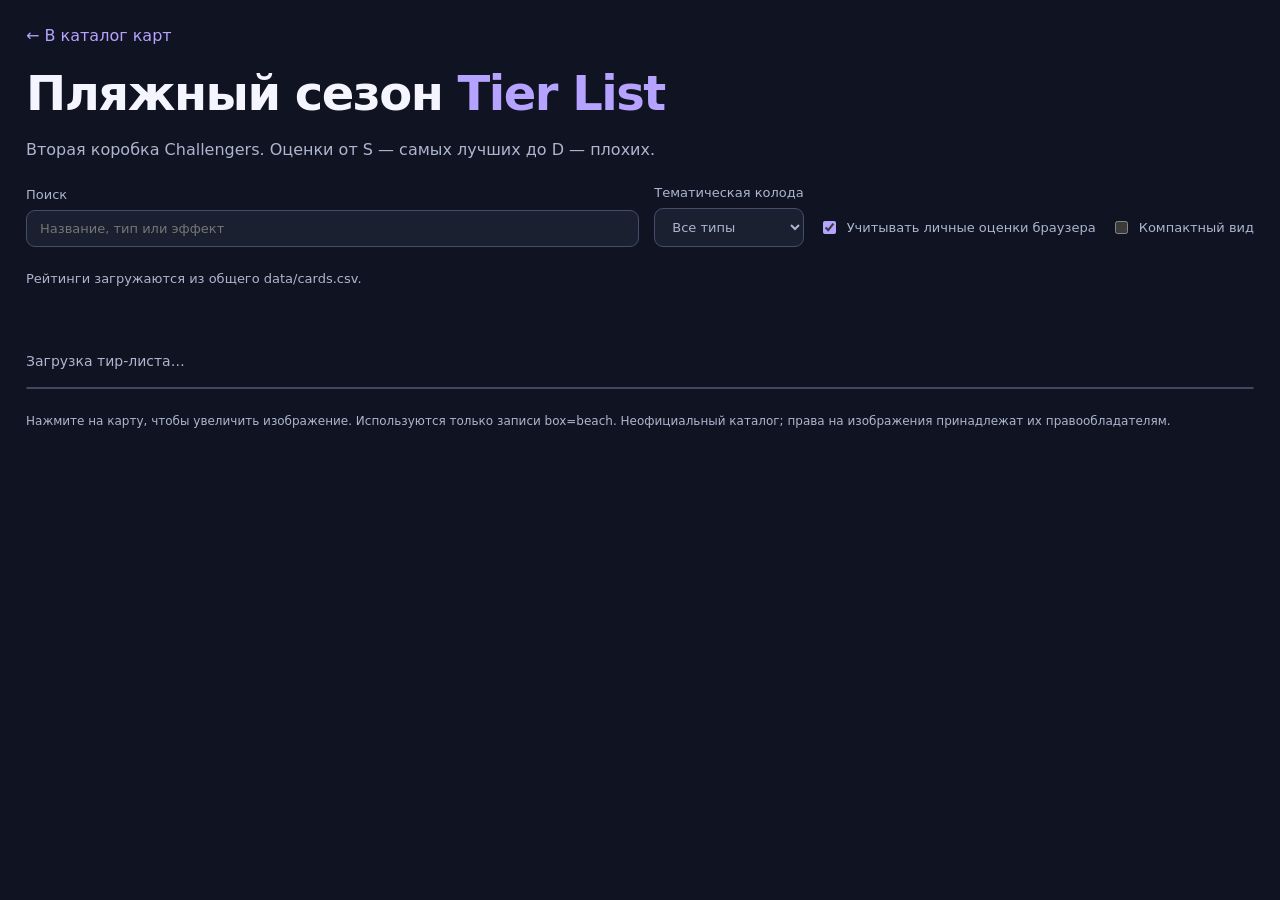
==== tier-list.html @ 37b24696 "add tier list" ====
<!doctype html>
<html lang="ru"><head><meta charset="utf-8"><meta name="viewport" content="width=device-width,initial-scale=1"><title>Пляжный сезон — Tier List</title>
<style>
:root{color-scheme:dark;--bg:#101321;--panel:#1b2030;--muted:#acb6cf;--accent:#b6a2ff}*{box-sizing:border-box}body{margin:0;background:var(--bg);color:#f5f5ff;font:16px system-ui,sans-serif}header,main{max-width:1600px;margin:auto;padding:26px}header{padding-bottom:8px}a{color:var(--accent);text-decoration:none}a:hover{text-decoration:underline}h1{font-size:clamp(27px,5vw,48px);letter-spacing:-1.5px;margin:20px 0 8px}h1 span{color:var(--accent)}p{color:var(--muted);line-height:1.6}.tools{display:flex;gap:15px;align-items:end;flex-wrap:wrap;margin:22px 0}label{display:flex;flex-direction:column;gap:8px;color:var(--muted);font-size:13px}label:first-child{flex:1;min-width:220px}input,select,button{font:inherit;color:inherit;background:var(--panel);border:1px solid #454d69;border-radius:9px;padding:10px 13px}button,select{cursor:pointer}button:hover{border-color:var(--accent)}:focus-visible{outline:3px solid var(--accent);outline-offset:3px}.check{display:flex;flex-direction:row;align-items:center;padding:10px 0}.check input{accent-color:var(--accent)}.legend{font-size:13px}.board{border:1px solid #41485e;border-radius:14px;overflow:hidden}.tier-row{display:grid;grid-template-columns:105px minmax(0,1fr);border-bottom:1px solid #41485e;min-height:120px}.tier-row:last-child{border-bottom:0}.tier-label{margin:0;display:flex;flex-direction:column;align-items:center;justify-content:center;color:#18202b;gap:7px;font-size:32px;padding:15px 5px}.tier-label small{font-size:12px;font-weight:500;text-align:center}.tier-S .tier-label{background:#ff898d}.tier-A .tier-label{background:#ffc487}.tier-B .tier-label{background:#ffe28a}.tier-C .tier-label{background:#dcf49c}.tier-D .tier-label{background:#99dfc7}.tier-unrated .tier-label{background:#b2b9cd;font-size:22px}.tier-cards{background:#181c28;padding:14px;display:grid;grid-template-columns:repeat(auto-fill,minmax(112px,1fr));gap:12px;align-content:start}.card{min-width:0;max-width:180px;padding:0;overflow:hidden;border:1px solid #3f465f;border-radius:8px;text-align:left;transition:transform .15s;background:#242a3d}.card:hover{transform:translateY(-3px)}.art{aspect-ratio:315/460;background:#0b0e18;display:flex;align-items:center;justify-content:center;overflow:hidden}.art img{width:100%;height:100%;object-fit:contain}.missing{font-size:11px;overflow-wrap:anywhere;padding:8px;color:var(--muted)}.name{display:block;font-size:12px;line-height:1.35;padding:8px}.placeholder{grid-column:1/-1;align-self:center;margin:20px 0;color:var(--muted);font-size:14px}.status{font-size:14px}footer{margin:25px 0;color:var(--muted);font-size:12px}dialog{background:var(--panel);color:#fff;border:1px solid #454d69;border-radius:16px;width:calc(100% - 24px);max-width:850px;max-height:94vh;padding:20px}dialog::backdrop{background:#000b;backdrop-filter:blur(5px)}.close{display:block;margin:0 0 16px auto}.detail{display:grid;grid-template-columns:minmax(0,1fr) minmax(0,1fr);gap:24px}.detail img{width:100%;max-height:76vh;object-fit:contain}.description{white-space:pre-wrap;color:#f0f1fa}.badge{display:inline-block;background:#37304f;border-radius:6px;padding:5px 10px}.error{padding:25px;background:#35202c;border-radius:12px;color:#ffd5de}body.compact .name{display:none}body.compact .tier-cards{grid-template-columns:repeat(auto-fill,minmax(92px,1fr))}@media(min-width:1000px){.tier-cards{grid-template-columns:repeat(auto-fill,minmax(130px,1fr))}}@media(max-width:600px){header,main{padding:16px}.tier-row{grid-template-columns:58px minmax(0,1fr)}.tier-label{font-size:26px}.tier-label small{font-size:10px}.tier-cards{padding:8px;gap:8px;grid-template-columns:repeat(auto-fill,minmax(85px,1fr))}.name{font-size:11px;padding:6px}.detail{grid-template-columns:1fr}.detail img{max-height:52vh}.tier-unrated .tier-label{font-size:16px;overflow-wrap:anywhere}.tools label{width:100%}}
</style></head><body><header><a href="index.html">← В каталог карт</a><h1>Пляжный сезон <span>Tier List</span></h1><p>Вторая коробка Challengers. Оценки от S — самых лучших до D — плохих.</p><div class="tools"><label>Поиск<input type="search" id="search" placeholder="Название, тип или эффект"></label><label>Тематическая колода<select id="type"><option value="">Все типы</option></select></label><label class="check"><input type="checkbox" id="personal" checked>Учитывать личные оценки браузера</label><label class="check"><input type="checkbox" id="compact">Компактный вид</label></div><p class="legend" id="source">Рейтинги загружаются из общего data/cards.csv.</p></header><main><p id="status" class="status" role="status" aria-live="polite">Загрузка тир-листа…</p><div id="board" class="board"></div><footer>Нажмите на карту, чтобы увеличить изображение. Используются только записи box=beach. Неофициальный каталог; права на изображения принадлежат их правообладателям.</footer></main><dialog id="modal" aria-labelledby="title"><button class="close" id="close" type="button">Закрыть ✕</button><div class="detail"><img id="picture" alt=""><div><span class="badge" id="badge"></span><h2 id="title"></h2><p id="meta"></p><p class="description" id="description"></p></div></div></dialog>
<script>
"use strict";
const $=id=>document.getElementById(id);
const tiers=['S','A','B','C','D',''];
const meanings={S:'Лучшие',A:'Отличные',B:'Хорошие',C:'Слабые',D:'Плохие','':'Без оценки'};
let cards=[],overrides={},storageReadable=true;
function has(o,k){return Object.prototype.hasOwnProperty.call(o,k);}
function make(tag,cls,text){const n=document.createElement(tag);if(cls)n.className=cls;if(text!==undefined)n.textContent=text;return n;}
function readPersonal(){overrides={};storageReadable=true;try{const data=JSON.parse(localStorage.getItem('challengers-personal-ratings-v1')||'{}');if(data&&typeof data==='object'&&!Array.isArray(data))for(const [k,v] of Object.entries(data))if(tiers.includes(v))overrides[k]=v;}catch(e){storageReadable=false;}}
function getRating(c){const k=JSON.stringify([c.box,c.id]);return $('personal').checked&&has(overrides,k)?overrides[k]:c.rating;}
function parseCSV(source){const text=source.replace(/^﻿/,'');const first=text.split(/
|
|/,1)[0];const sep=first.includes(';')&&!first.includes(',')?';':',';const rows=[];let row=[],field='',quoted=false,closed=false;function endField(){row.push(field);field='';closed=false;}function endRow(){endField();if(row.some(v=>v.trim()))rows.push(row);row=[];}
for(let i=0;i<text.length;i++){const c=text[i];if(quoted){if(c==='"'){if(text[i+1]==='"'){field+='"';i++;}else{quoted=false;closed=true;}}else field+=c;continue;}if(c===sep){endField();continue;}if(c==='
'||c===''){if(c===''&&text[i+1]==='
')i++;endRow();continue;}if(closed){if(c===' '||c==='	')continue;throw Error('Лишние символы после кавычки в CSV.');}if(c==='"'){if(field!=='')throw Error('Некорректные кавычки в CSV.');quoted=true;}else field+=c;}
if(quoted)throw Error('В CSV не закрыты кавычки.');if(field!==''||row.length||closed)endRow();if(!rows.length)throw Error('CSV пуст.');const headers=rows.shift().map(v=>v.trim());if(new Set(headers).size!==headers.length)throw Error('Повторяются заголовки CSV.');for(const key of ['id','name','box','type','image'])if(!headers.includes(key))throw Error('В CSV нет столбца '+key+'. Используйте объединённый файл двух коробок.');const ids=new Set();
return rows.map((values,i)=>{if(values.length!==headers.length)throw Error('Запись '+(i+2)+': неверное число полей.');return Object.fromEntries(headers.map((h,j)=>[h,values[j].trim()]));}).filter(c=>c.box==='beach').map(c=>{if(!c.id||!c.name||!c.type||!c.image)throw Error('Заполните id, name, type, image у карт второй коробки.');if(ids.has(c.id))throw Error('Повторяется id второй коробки: '+c.id);ids.add(c.id);c.rating=(c.rating||'').toUpperCase();if(!tiers.includes(c.rating))throw Error('Карта «'+c.name+'»: rating должен быть S/A/B/C/D или пустым.');const path=c.image.replace(/\/g,'/'),parts=path.split('/');if(!path.startsWith('images/')||parts.some(p=>!p||p==='.'||p==='..')||/[?#]/.test(path))throw Error('Неверный путь изображения: '+c.image);c.imageURL=parts.map(encodeURIComponent).join('/');return c;});}
function openCard(c){$('title').textContent=c.name;const r=getRating(c);$('badge').textContent=r?'Рейтинг '+r+' — '+meanings[r]:'Без рейтинга';$('meta').textContent=['Коробка 2 — Пляжный сезон',c.type,c.deck?'Набор '+c.deck:'Набор не указан','Сила: '+(c.power||'—')].join(' · ');$('description').textContent=c.description||'Описание пока не добавлено.';const img=$('picture');img.onerror=()=>{img.onerror=null;img.removeAttribute('src');img.alt='Не найдено: '+c.image;};img.alt=c.name;img.src=c.imageURL;$('modal').showModal();}
function render(){const q=$('search').value.trim().toLocaleLowerCase('ru'),type=$('type').value;const filtered=cards.filter(c=>(!type||c.type===type)&&(!q||[c.name,c.type,c.description||''].join(' ').toLocaleLowerCase('ru').includes(q))).sort((a,b)=>a.name.localeCompare(b.name,'ru'));let personalCount=0;for(const c of cards)if(has(overrides,JSON.stringify([c.box,c.id])))personalCount++;
$('source').textContent=$('personal').checked?(storageReadable?'Источник: data/cards.csv + личные оценки браузера ('+personalCount+').':'Источник: data/cards.csv. Личное хранилище недоступно.'):'Источник: только rating из data/cards.csv; личные оценки не учитываются.';
$('status').textContent='Показано '+filtered.length+' из '+cards.length+' записей второй коробки. Внутри рейтинга — по алфавиту.';
const rows=tiers.map(tier=>{const list=filtered.filter(c=>getRating(c)===tier);const row=make('section','tier-row tier-'+(tier||'unrated'));const label=make('h2','tier-label');label.append(document.createTextNode(tier||'—'),make('small','',meanings[tier]),make('small','',String(list.length)));row.setAttribute('aria-label',(tier?'Рейтинг '+tier:'Без рейтинга')+': '+list.length);const area=make('div','tier-cards');for(const c of list){const b=make('button','card');b.type='button';b.title=c.name+' · '+c.type;b.setAttribute('aria-label','Открыть карту '+c.name);const art=make('div','art'),img=make('img');img.alt=c.name;img.loading='lazy';img.onerror=()=>img.replaceWith(make('span','missing','Не найдено: '+c.image));img.src=c.imageURL;art.append(img);b.append(art,make('span','name',c.name));b.onclick=()=>openCard(c);area.append(b);}if(!list.length)area.append(make('p','placeholder','Нет карт'));row.append(label,area);return row;});$('board').replaceChildren(...rows);}
$('search').oninput=render;$('type').onchange=render;$('personal').onchange=render;$('compact').onchange=()=>document.body.classList.toggle('compact',$('compact').checked);$('close').onclick=()=>$('modal').close();$('modal').onclick=e=>{if(e.target!==$('modal'))return;const r=$('modal').getBoundingClientRect();if(e.clientX<r.left||e.clientX>r.right||e.clientY<r.top||e.clientY>r.bottom)$('modal').close();};
window.addEventListener('storage',e=>{if(e.key===null||e.key==='challengers-personal-ratings-v1'){readPersonal();render();}});window.addEventListener('focus',()=>{readPersonal();render();});
(async()=>{const controller=new AbortController(),timer=setTimeout(()=>controller.abort(),15000);try{const response=await fetch('data/cards.csv',{cache:'no-cache',signal:controller.signal});if(!response.ok)throw Error('Не удалось загрузить data/cards.csv: HTTP '+response.status);const text=await response.text();if(/^\s*(<!doctype html|<html[\s>])/i.test(text))throw Error('Вместо CSV получен HTML. Проверьте путь data/cards.csv.');cards=parseCSV(text);readPersonal();const types=[...new Set(cards.map(c=>c.type))].sort((a,b)=>a.localeCompare(b,'ru'));$('type').replaceChildren(new Option('Все типы',''),...types.map(t=>new Option(t,t)));render();if(!cards.length)$('status').textContent='В CSV нет записей box=beach. Добавьте карты второй коробки.';}catch(e){console.error(e);$('status').textContent='Ошибка: '+(e.name==='AbortError'?'Загрузка заняла более 15 секунд.':e.message);$('board').className='error';$('board').textContent='Откройте страницу через HTTP-сервер или GitHub Pages. Проверьте data/cards.csv. Подробности: F12 → Console.';}finally{clearTimeout(timer);}})();
</script></body></html>
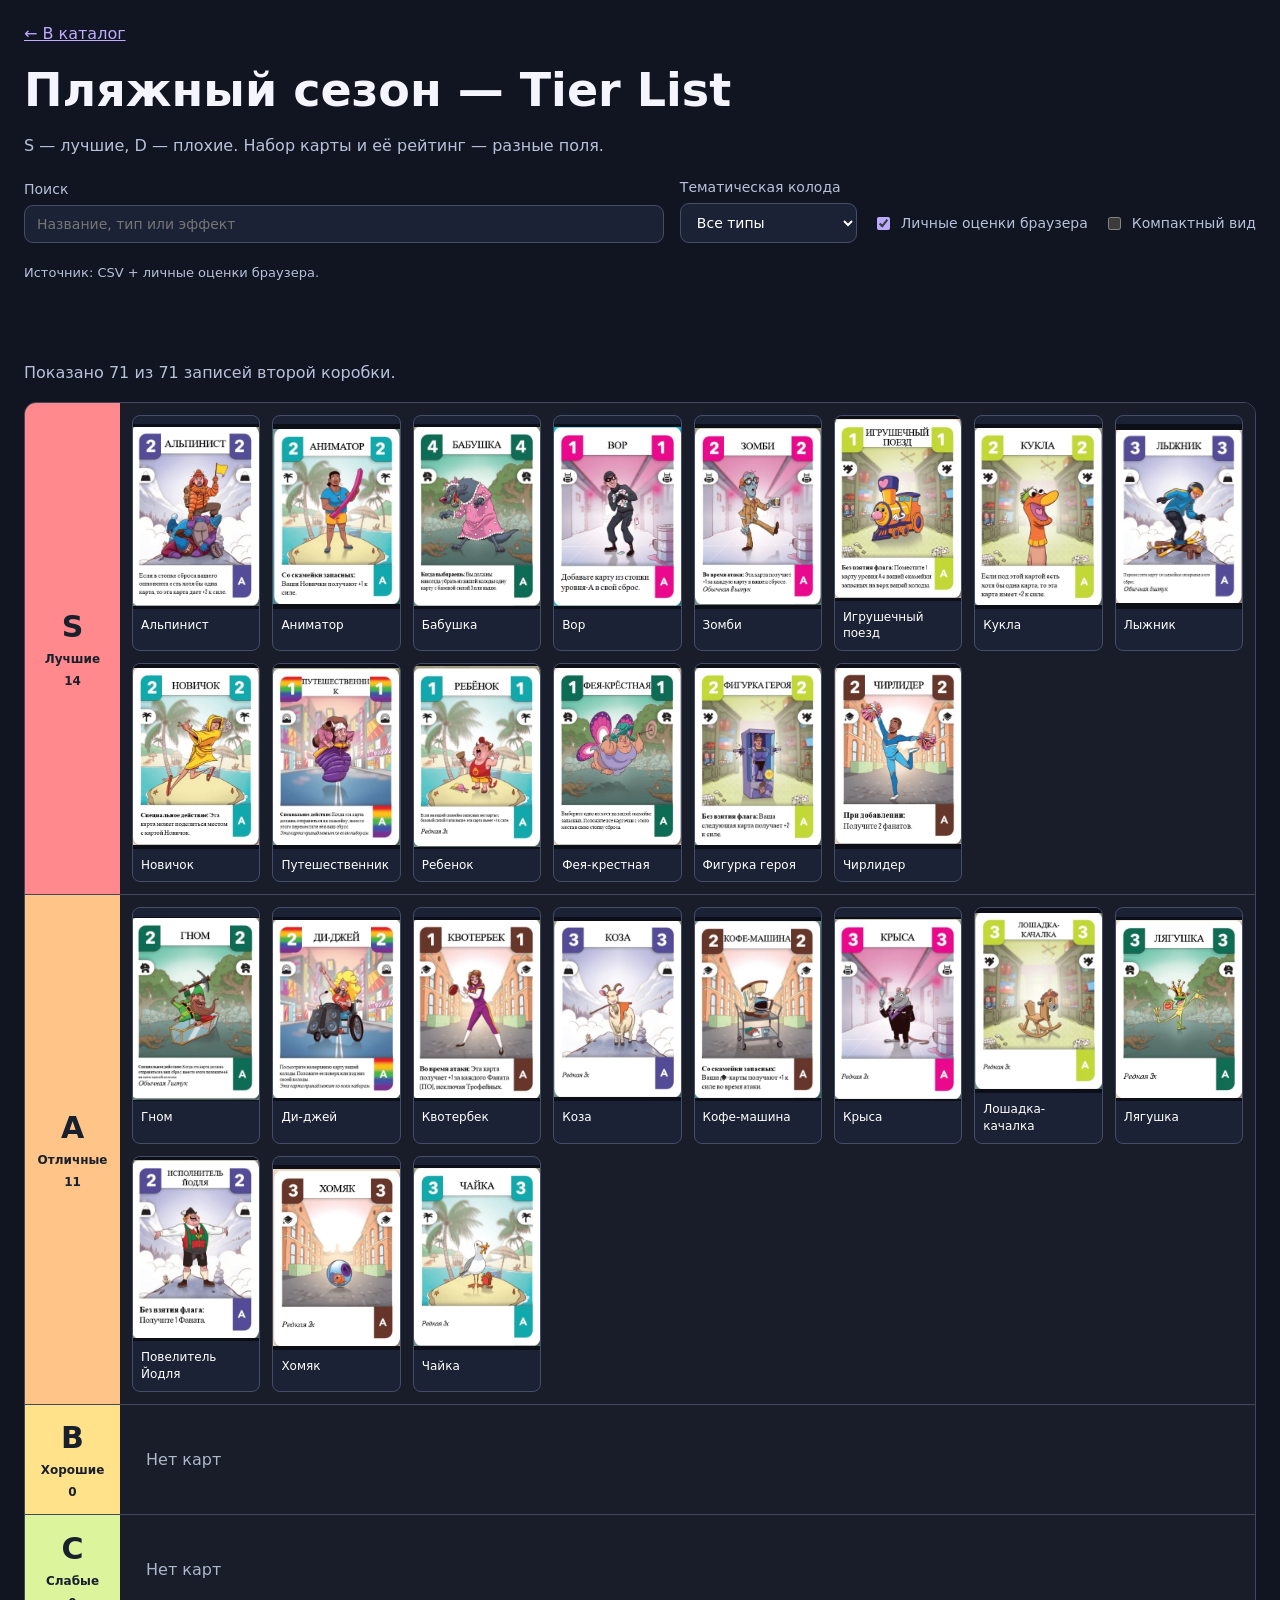
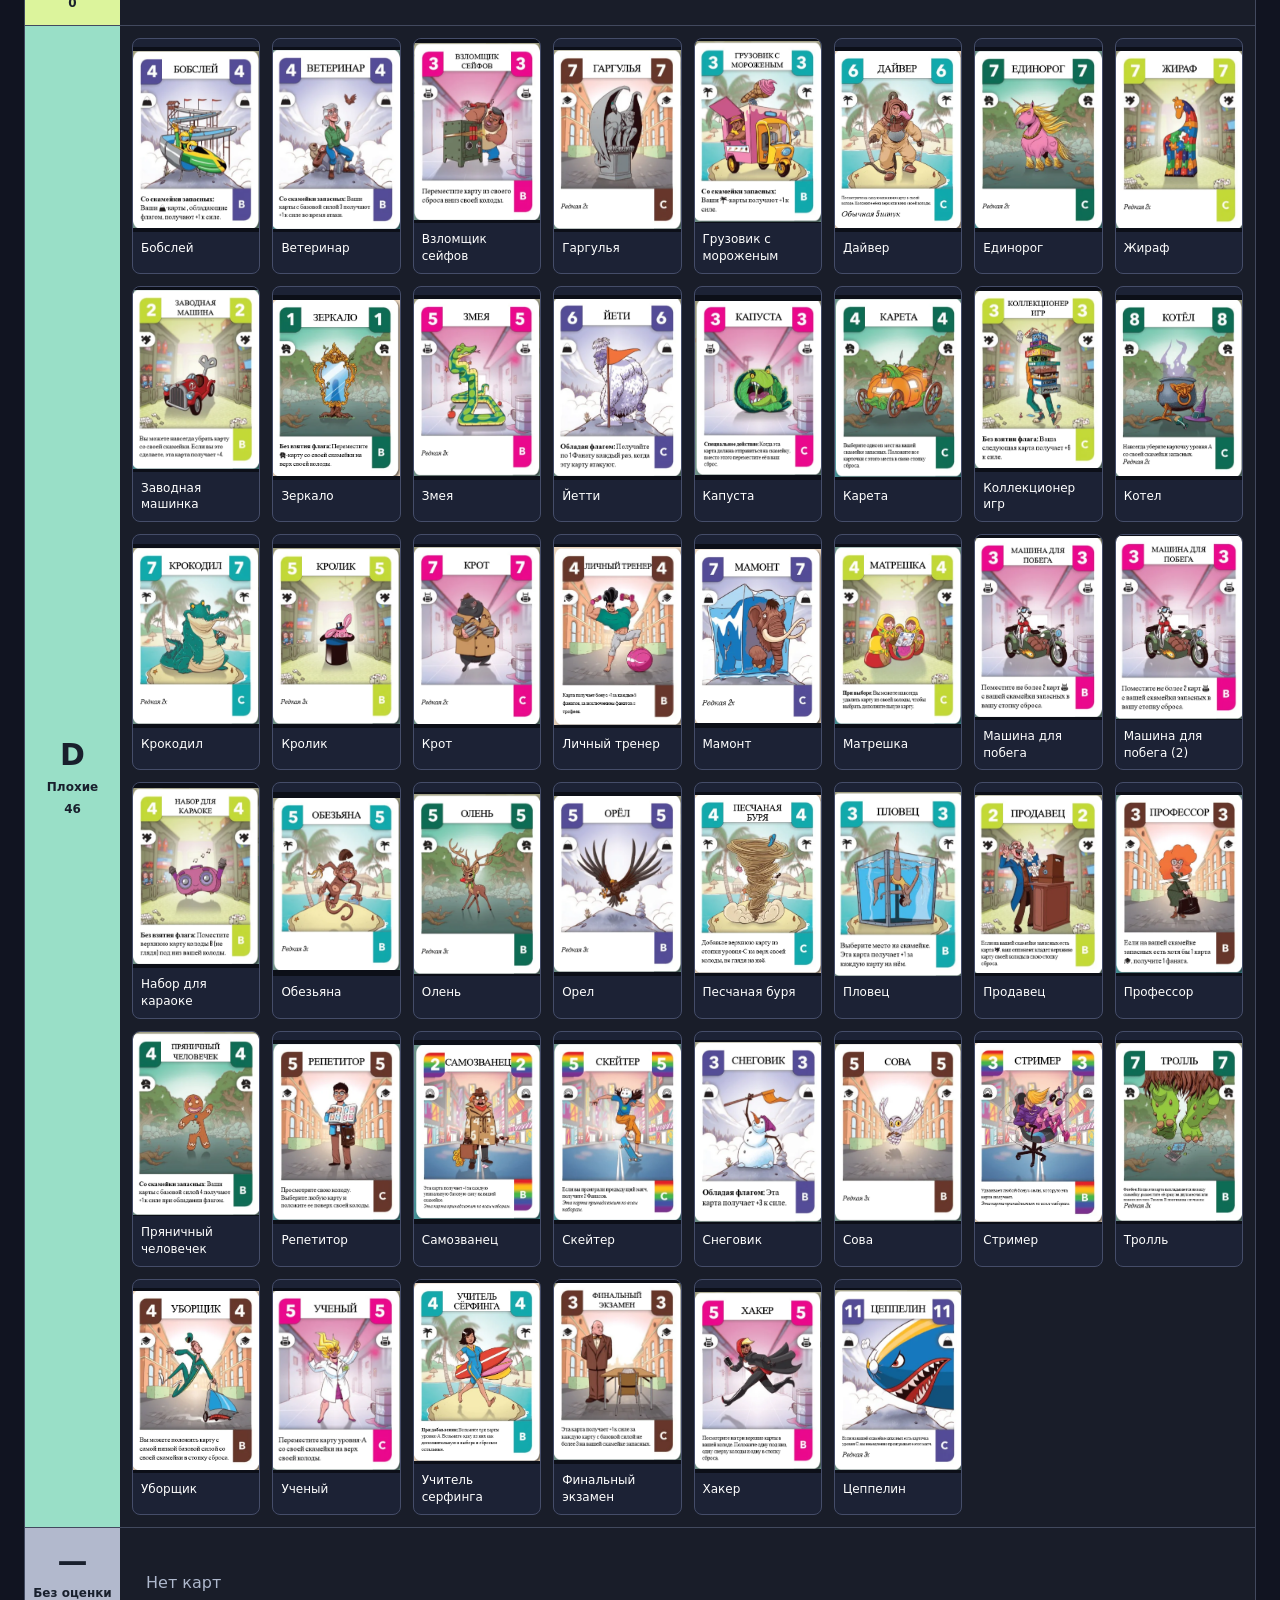
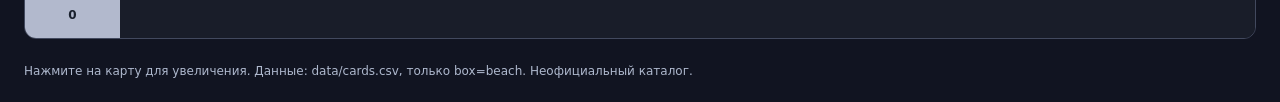
==== commit 5356f3a5: "Update tier-list.html" ====
--- a/tier-list.html
+++ b/tier-list.html
@@ -1,35 +1,93 @@
 <!doctype html>
-<html lang="ru"><head><meta charset="utf-8"><meta name="viewport" content="width=device-width,initial-scale=1"><title>Пляжный сезон — Tier List</title>
+<html lang="ru"><head><meta charset="utf-8"><meta name="viewport" content="width=device-width,initial-scale=1"><title>Пляжный сезон — тир-лист</title>
 <style>
-:root{color-scheme:dark;--bg:#101321;--panel:#1b2030;--muted:#acb6cf;--accent:#b6a2ff}*{box-sizing:border-box}body{margin:0;background:var(--bg);color:#f5f5ff;font:16px system-ui,sans-serif}header,main{max-width:1600px;margin:auto;padding:26px}header{padding-bottom:8px}a{color:var(--accent);text-decoration:none}a:hover{text-decoration:underline}h1{font-size:clamp(27px,5vw,48px);letter-spacing:-1.5px;margin:20px 0 8px}h1 span{color:var(--accent)}p{color:var(--muted);line-height:1.6}.tools{display:flex;gap:15px;align-items:end;flex-wrap:wrap;margin:22px 0}label{display:flex;flex-direction:column;gap:8px;color:var(--muted);font-size:13px}label:first-child{flex:1;min-width:220px}input,select,button{font:inherit;color:inherit;background:var(--panel);border:1px solid #454d69;border-radius:9px;padding:10px 13px}button,select{cursor:pointer}button:hover{border-color:var(--accent)}:focus-visible{outline:3px solid var(--accent);outline-offset:3px}.check{display:flex;flex-direction:row;align-items:center;padding:10px 0}.check input{accent-color:var(--accent)}.legend{font-size:13px}.board{border:1px solid #41485e;border-radius:14px;overflow:hidden}.tier-row{display:grid;grid-template-columns:105px minmax(0,1fr);border-bottom:1px solid #41485e;min-height:120px}.tier-row:last-child{border-bottom:0}.tier-label{margin:0;display:flex;flex-direction:column;align-items:center;justify-content:center;color:#18202b;gap:7px;font-size:32px;padding:15px 5px}.tier-label small{font-size:12px;font-weight:500;text-align:center}.tier-S .tier-label{background:#ff898d}.tier-A .tier-label{background:#ffc487}.tier-B .tier-label{background:#ffe28a}.tier-C .tier-label{background:#dcf49c}.tier-D .tier-label{background:#99dfc7}.tier-unrated .tier-label{background:#b2b9cd;font-size:22px}.tier-cards{background:#181c28;padding:14px;display:grid;grid-template-columns:repeat(auto-fill,minmax(112px,1fr));gap:12px;align-content:start}.card{min-width:0;max-width:180px;padding:0;overflow:hidden;border:1px solid #3f465f;border-radius:8px;text-align:left;transition:transform .15s;background:#242a3d}.card:hover{transform:translateY(-3px)}.art{aspect-ratio:315/460;background:#0b0e18;display:flex;align-items:center;justify-content:center;overflow:hidden}.art img{width:100%;height:100%;object-fit:contain}.missing{font-size:11px;overflow-wrap:anywhere;padding:8px;color:var(--muted)}.name{display:block;font-size:12px;line-height:1.35;padding:8px}.placeholder{grid-column:1/-1;align-self:center;margin:20px 0;color:var(--muted);font-size:14px}.status{font-size:14px}footer{margin:25px 0;color:var(--muted);font-size:12px}dialog{background:var(--panel);color:#fff;border:1px solid #454d69;border-radius:16px;width:calc(100% - 24px);max-width:850px;max-height:94vh;padding:20px}dialog::backdrop{background:#000b;backdrop-filter:blur(5px)}.close{display:block;margin:0 0 16px auto}.detail{display:grid;grid-template-columns:minmax(0,1fr) minmax(0,1fr);gap:24px}.detail img{width:100%;max-height:76vh;object-fit:contain}.description{white-space:pre-wrap;color:#f0f1fa}.badge{display:inline-block;background:#37304f;border-radius:6px;padding:5px 10px}.error{padding:25px;background:#35202c;border-radius:12px;color:#ffd5de}body.compact .name{display:none}body.compact .tier-cards{grid-template-columns:repeat(auto-fill,minmax(92px,1fr))}@media(min-width:1000px){.tier-cards{grid-template-columns:repeat(auto-fill,minmax(130px,1fr))}}@media(max-width:600px){header,main{padding:16px}.tier-row{grid-template-columns:58px minmax(0,1fr)}.tier-label{font-size:26px}.tier-label small{font-size:10px}.tier-cards{padding:8px;gap:8px;grid-template-columns:repeat(auto-fill,minmax(85px,1fr))}.name{font-size:11px;padding:6px}.detail{grid-template-columns:1fr}.detail img{max-height:52vh}.tier-unrated .tier-label{font-size:16px;overflow-wrap:anywhere}.tools label{width:100%}}
-</style></head><body><header><a href="index.html">← В каталог карт</a><h1>Пляжный сезон <span>Tier List</span></h1><p>Вторая коробка Challengers. Оценки от S — самых лучших до D — плохих.</p><div class="tools"><label>Поиск<input type="search" id="search" placeholder="Название, тип или эффект"></label><label>Тематическая колода<select id="type"><option value="">Все типы</option></select></label><label class="check"><input type="checkbox" id="personal" checked>Учитывать личные оценки браузера</label><label class="check"><input type="checkbox" id="compact">Компактный вид</label></div><p class="legend" id="source">Рейтинги загружаются из общего data/cards.csv.</p></header><main><p id="status" class="status" role="status" aria-live="polite">Загрузка тир-листа…</p><div id="board" class="board"></div><footer>Нажмите на карту, чтобы увеличить изображение. Используются только записи box=beach. Неофициальный каталог; права на изображения принадлежат их правообладателям.</footer></main><dialog id="modal" aria-labelledby="title"><button class="close" id="close" type="button">Закрыть ✕</button><div class="detail"><img id="picture" alt=""><div><span class="badge" id="badge"></span><h2 id="title"></h2><p id="meta"></p><p class="description" id="description"></p></div></div></dialog>
+:root{color-scheme:dark}*{box-sizing:border-box}body{margin:0;background:#111421;color:#f5f5ff;font:16px system-ui,sans-serif}header,main{max-width:1550px;padding:24px;margin:auto}a{color:#bdacff}h1{font-size:clamp(28px,5vw,46px);margin:20px 0 8px}p{color:#b7c1d9;line-height:1.6}.tools{display:flex;flex-wrap:wrap;gap:16px;align-items:end;margin:20px 0}label{display:flex;flex-direction:column;gap:8px;color:#b7c1d9;font-size:14px}label:first-child{flex:1;min-width:210px}input,select,button{font:inherit;border:1px solid #454d69;border-radius:9px;padding:10px 12px;background:#1c2235;color:#fff}button,select{cursor:pointer}.check{flex-direction:row;align-items:center;padding:10px 0}input[type=checkbox]{accent-color:#baabff}:focus-visible{outline:3px solid #baabff;outline-offset:3px}.board{border:1px solid #42495e;border-radius:12px;overflow:hidden}.row{display:grid;grid-template-columns:95px minmax(0,1fr);border-bottom:1px solid #42495e;min-height:110px}.row:last-child{border-bottom:0}.tier{margin:0;padding:14px 5px;color:#19202d;display:flex;flex-direction:column;align-items:center;justify-content:center;gap:8px;font-size:30px}.tier small{font-size:12px;text-align:center}.cards{display:grid;grid-template-columns:repeat(auto-fill,minmax(120px,1fr));gap:12px;padding:12px;background:#191d29;align-content:start}.card{padding:0;max-width:180px;min-width:0;border-radius:8px;overflow:hidden;text-align:left}.art{aspect-ratio:315/460;display:flex;align-items:center;justify-content:center;background:#0c0f18}.art img{width:100%;height:100%;object-fit:contain}.name{display:block;font-size:12px;padding:8px;line-height:1.4}.missing{font-size:11px;padding:8px;overflow-wrap:anywhere}.empty{grid-column:1/-1;color:#aeb8cd;padding:14px}.compact .name{display:none}.compact .cards{grid-template-columns:repeat(auto-fill,minmax(90px,1fr))}.error{color:#ffb9c5}.source{font-size:13px}dialog{background:#1c2235;color:#fff;border:1px solid #454d69;border-radius:15px;width:calc(100% - 24px);max-width:850px;max-height:94vh;padding:20px}dialog::backdrop{background:#000b}.close{display:block;margin:0 0 15px auto}.detail{display:grid;grid-template-columns:minmax(0,1fr) minmax(0,1fr);gap:24px}.detail img{width:100%;max-height:75vh;object-fit:contain}.description{white-space:pre-wrap}footer{font-size:12px;color:#aeb8cd;margin-top:25px}@media(max-width:600px){header,main{padding:15px}.row{grid-template-columns:55px minmax(0,1fr)}.cards{grid-template-columns:repeat(auto-fill,minmax(80px,1fr));gap:7px;padding:7px}.tier{font-size:24px}.tier small{font-size:10px}.detail{grid-template-columns:1fr}.detail img{max-height:50vh}.tools label{width:100%}}
+</style></head><body><header><a href="index.html">← В каталог</a><h1>Пляжный сезон — Tier List</h1><p>S — лучшие, D — плохие. Набор карты и её рейтинг — разные поля.</p><div class="tools"><label>Поиск<input id="search" type="search" placeholder="Название, тип или эффект"></label><label>Тематическая колода<select id="type"><option value="">Все типы</option></select></label><label class="check"><input type="checkbox" id="personal" checked>Личные оценки браузера</label><label class="check"><input type="checkbox" id="compact">Компактный вид</label></div><p id="source" class="source"></p></header><main><p id="status" role="status" aria-live="polite">Загрузка тир-листа…</p><div id="board" class="board"></div><footer>Нажмите на карту для увеличения. Данные: data/cards.csv, только box=beach. Неофициальный каталог.</footer></main><dialog id="modal" aria-labelledby="title"><button id="close" class="close">Закрыть</button><div class="detail"><img id="picture" alt=""><div><h2 id="title"></h2><p id="meta"></p><p id="description" class="description"></p></div></div></dialog>
 <script>
-"use strict";
-const $=id=>document.getElementById(id);
-const tiers=['S','A','B','C','D',''];
-const meanings={S:'Лучшие',A:'Отличные',B:'Хорошие',C:'Слабые',D:'Плохие','':'Без оценки'};
-let cards=[],overrides={},storageReadable=true;
-function has(o,k){return Object.prototype.hasOwnProperty.call(o,k);}
-function make(tag,cls,text){const n=document.createElement(tag);if(cls)n.className=cls;if(text!==undefined)n.textContent=text;return n;}
-function readPersonal(){overrides={};storageReadable=true;try{const data=JSON.parse(localStorage.getItem('challengers-personal-ratings-v1')||'{}');if(data&&typeof data==='object'&&!Array.isArray(data))for(const [k,v] of Object.entries(data))if(tiers.includes(v))overrides[k]=v;}catch(e){storageReadable=false;}}
-function getRating(c){const k=JSON.stringify([c.box,c.id]);return $('personal').checked&&has(overrides,k)?overrides[k]:c.rating;}
-function parseCSV(source){const text=source.replace(/^﻿/,'');const first=text.split(/
-|
-|-/,1)[0];const sep=first.includes(';')&&!first.includes(',')?';':',';const rows=[];let row=[],field='',quoted=false,closed=false;function endField(){row.push(field);field='';closed=false;}function endRow(){endField();if(row.some(v=>v.trim()))rows.push(row);row=[];}
-for(let i=0;i<text.length;i++){const c=text[i];if(quoted){if(c==='"'){if(text[i+1]==='"'){field+='"';i++;}else{quoted=false;closed=true;}}else field+=c;continue;}if(c===sep){endField();continue;}if(c==='
-'||c==='-'){if(c==='-'&&text[i+1]==='
-')i++;endRow();continue;}if(closed){if(c===' '||c==='	')continue;throw Error('Лишние символы после кавычки в CSV.');}if(c==='"'){if(field!=='')throw Error('Некорректные кавычки в CSV.');quoted=true;}else field+=c;}
-if(quoted)throw Error('В CSV не закрыты кавычки.');if(field!==''||row.length||closed)endRow();if(!rows.length)throw Error('CSV пуст.');const headers=rows.shift().map(v=>v.trim());if(new Set(headers).size!==headers.length)throw Error('Повторяются заголовки CSV.');for(const key of ['id','name','box','type','image'])if(!headers.includes(key))throw Error('В CSV нет столбца '+key+'. Используйте объединённый файл двух коробок.');const ids=new Set();
-return rows.map((values,i)=>{if(values.length!==headers.length)throw Error('Запись '+(i+2)+': неверное число полей.');return Object.fromEntries(headers.map((h,j)=>[h,values[j].trim()]));}).filter(c=>c.box==='beach').map(c=>{if(!c.id||!c.name||!c.type||!c.image)throw Error('Заполните id, name, type, image у карт второй коробки.');if(ids.has(c.id))throw Error('Повторяется id второй коробки: '+c.id);ids.add(c.id);c.rating=(c.rating||'').toUpperCase();if(!tiers.includes(c.rating))throw Error('Карта «'+c.name+'»: rating должен быть S/A/B/C/D или пустым.');const path=c.image.replace(/\/g,'/'),parts=path.split('/');if(!path.startsWith('images/')||parts.some(p=>!p||p==='.'||p==='..')||/[?#]/.test(path))throw Error('Неверный путь изображения: '+c.image);c.imageURL=parts.map(encodeURIComponent).join('/');return c;});}
-function openCard(c){$('title').textContent=c.name;const r=getRating(c);$('badge').textContent=r?'Рейтинг '+r+' — '+meanings[r]:'Без рейтинга';$('meta').textContent=['Коробка 2 — Пляжный сезон',c.type,c.deck?'Набор '+c.deck:'Набор не указан','Сила: '+(c.power||'—')].join(' · ');$('description').textContent=c.description||'Описание пока не добавлено.';const img=$('picture');img.onerror=()=>{img.onerror=null;img.removeAttribute('src');img.alt='Не найдено: '+c.image;};img.alt=c.name;img.src=c.imageURL;$('modal').showModal();}
-function render(){const q=$('search').value.trim().toLocaleLowerCase('ru'),type=$('type').value;const filtered=cards.filter(c=>(!type||c.type===type)&&(!q||[c.name,c.type,c.description||''].join(' ').toLocaleLowerCase('ru').includes(q))).sort((a,b)=>a.name.localeCompare(b.name,'ru'));let personalCount=0;for(const c of cards)if(has(overrides,JSON.stringify([c.box,c.id])))personalCount++;
-$('source').textContent=$('personal').checked?(storageReadable?'Источник: data/cards.csv + личные оценки браузера ('+personalCount+').':'Источник: data/cards.csv. Личное хранилище недоступно.'):'Источник: только rating из data/cards.csv; личные оценки не учитываются.';
-$('status').textContent='Показано '+filtered.length+' из '+cards.length+' записей второй коробки. Внутри рейтинга — по алфавиту.';
-const rows=tiers.map(tier=>{const list=filtered.filter(c=>getRating(c)===tier);const row=make('section','tier-row tier-'+(tier||'unrated'));const label=make('h2','tier-label');label.append(document.createTextNode(tier||'—'),make('small','',meanings[tier]),make('small','',String(list.length)));row.setAttribute('aria-label',(tier?'Рейтинг '+tier:'Без рейтинга')+': '+list.length);const area=make('div','tier-cards');for(const c of list){const b=make('button','card');b.type='button';b.title=c.name+' · '+c.type;b.setAttribute('aria-label','Открыть карту '+c.name);const art=make('div','art'),img=make('img');img.alt=c.name;img.loading='lazy';img.onerror=()=>img.replaceWith(make('span','missing','Не найдено: '+c.image));img.src=c.imageURL;art.append(img);b.append(art,make('span','name',c.name));b.onclick=()=>openCard(c);area.append(b);}if(!list.length)area.append(make('p','placeholder','Нет карт'));row.append(label,area);return row;});$('board').replaceChildren(...rows);}
-$('search').oninput=render;$('type').onchange=render;$('personal').onchange=render;$('compact').onchange=()=>document.body.classList.toggle('compact',$('compact').checked);$('close').onclick=()=>$('modal').close();$('modal').onclick=e=>{if(e.target!==$('modal'))return;const r=$('modal').getBoundingClientRect();if(e.clientX<r.left||e.clientX>r.right||e.clientY<r.top||e.clientY>r.bottom)$('modal').close();};
-window.addEventListener('storage',e=>{if(e.key===null||e.key==='challengers-personal-ratings-v1'){readPersonal();render();}});window.addEventListener('focus',()=>{readPersonal();render();});
-(async()=>{const controller=new AbortController(),timer=setTimeout(()=>controller.abort(),15000);try{const response=await fetch('data/cards.csv',{cache:'no-cache',signal:controller.signal});if(!response.ok)throw Error('Не удалось загрузить data/cards.csv: HTTP '+response.status);const text=await response.text();if(/^\s*(<!doctype html|<html[\s>])/i.test(text))throw Error('Вместо CSV получен HTML. Проверьте путь data/cards.csv.');cards=parseCSV(text);readPersonal();const types=[...new Set(cards.map(c=>c.type))].sort((a,b)=>a.localeCompare(b,'ru'));$('type').replaceChildren(new Option('Все типы',''),...types.map(t=>new Option(t,t)));render();if(!cards.length)$('status').textContent='В CSV нет записей box=beach. Добавьте карты второй коробки.';}catch(e){console.error(e);$('status').textContent='Ошибка: '+(e.name==='AbortError'?'Загрузка заняла более 15 секунд.':e.message);$('board').className='error';$('board').textContent='Откройте страницу через HTTP-сервер или GitHub Pages. Проверьте data/cards.csv. Подробности: F12 → Console.';}finally{clearTimeout(timer);}})();
+window.addEventListener('error',function(event){var status=document.getElementById('status');if(status){status.className='error';status.textContent='Ошибка JavaScript: '+event.message;}});
+</script>
+<script>
+'use strict';
+(function(){
+ const $=id=>document.getElementById(id);
+ const tiers=['S','A','B','C','D',''];
+ const labels=['Лучшие','Отличные','Хорошие','Слабые','Плохие','Без оценки'];
+ const colors=['#ff898d','#ffc487','#ffe28a','#dcf49c','#99dfc7','#b2b9cd'];
+ const storageKey='challengers-personal-ratings-v1';
+ let cards=[],personal={},storageOK=true;
+ function own(o,k){return Object.prototype.hasOwnProperty.call(o,k);}
+ function make(tag,cls,text){const n=document.createElement(tag);if(cls)n.className=cls;if(text!==undefined)n.textContent=text;return n;}
+ function error(message){$('status').className='error';$('status').textContent='Ошибка: '+message;}
+ function readPersonal(){personal={};storageOK=true;try{const data=JSON.parse(localStorage.getItem(storageKey)||'{}');if(data&&typeof data==='object'&&!Array.isArray(data)){for(const [k,v] of Object.entries(data)){if(tiers.includes(v))personal[k]=v;}}}catch(e){storageOK=false;}}
+ function getRating(card){const k=JSON.stringify([card.box,card.id]);return $('personal').checked&&own(personal,k)?personal[k]:card.rating;}
+ function parseCSV(source){
+  const text=source.replace(/^\uFEFF/,'');
+  const header=text.split(/\r\n|\n|\r/,1)[0];
+  const separator=header.includes(';')&&!header.includes(',')?';':',';
+  const rows=[];let row=[],field='',quoted=false,closed=false;
+  function endField(){row.push(field);field='';closed=false;}
+  function endRow(){endField();if(row.some(v=>v.trim()!==''))rows.push(row);row=[];}
+  for(let i=0;i<text.length;i++){
+   const char=text[i];
+   if(quoted){if(char==='"'){if(text[i+1]==='"'){field+='"';i++;}else{quoted=false;closed=true;}}else field+=char;continue;}
+   if(char===separator){endField();continue;}
+   if(char==='\r'||char==='\n'){if(char==='\r'&&text[i+1]==='\n')i++;endRow();continue;}
+   if(closed){if(char===' '||char==='\t')continue;throw Error('Лишние символы после кавычки в CSV.');}
+   if(char==='"'){if(field!=='')throw Error('Некорректные кавычки в CSV.');quoted=true;}else field+=char;
+  }
+  if(quoted)throw Error('В CSV не закрыты кавычки.');
+  if(field!==''||row.length||closed)endRow();
+  if(!rows.length)throw Error('CSV пуст.');
+  const headers=rows.shift().map(v=>v.trim());
+  if(new Set(headers).size!==headers.length)throw Error('Повторяются заголовки CSV.');
+  for(const key of ['id','name','type','image','box','rating'])if(!headers.includes(key))throw Error('В CSV отсутствует столбец '+key+'. Нужен общий CSV с рейтингами.');
+  const ids=new Set();
+  return rows.map((values,index)=>{
+   if(values.length!==headers.length)throw Error('Запись '+(index+2)+': неверное число столбцов.');
+   return Object.fromEntries(headers.map((key,i)=>[key,values[i].trim()]));
+  }).filter(card=>card.box==='beach').map(card=>{
+   if(!card.id||!card.name||!card.type||!card.image)throw Error('Заполните id, name, type, image у второй коробки.');
+   if(ids.has(card.id))throw Error('Повторяется id: '+card.id);ids.add(card.id);
+   card.rating=card.rating.toUpperCase();if(!tiers.includes(card.rating))throw Error('Неизвестный рейтинг у карты '+card.name);
+   const path=card.image.replace(/\\/g,'/');const parts=path.split('/');
+   if(!path.startsWith('images/')||parts.some(part=>!part||part==='.'||part==='..')||/[?#]/.test(path))throw Error('Неверный путь изображения: '+card.image);
+   card.imageURL=parts.map(encodeURIComponent).join('/');return card;
+  });
+ }
+ function openCard(card){$('title').textContent=card.name;$('meta').textContent=['Коробка 2',card.type,'Рейтинг: '+(getRating(card)||'—'),'Набор: '+(card.deck||'—'),'Сила: '+(card.power||'—')].join(' · ');$('description').textContent=card.description||'Описание пока не добавлено.';const image=$('picture');image.onerror=()=>{image.onerror=null;image.removeAttribute('src');image.alt='Не найдено: '+card.image;};image.alt=card.name;image.src=card.imageURL;$('modal').showModal();}
+ function render(){
+  const query=$('search').value.trim().toLocaleLowerCase('ru');const type=$('type').value;
+  const list=cards.filter(card=>(!type||card.type===type)&&(!query||[card.name,card.type,card.description||''].join(' ').toLocaleLowerCase('ru').includes(query))).sort((a,b)=>a.name.localeCompare(b.name,'ru'));
+  $('status').className='';$('status').textContent='Показано '+list.length+' из '+cards.length+' записей второй коробки.';
+  $('source').textContent=$('personal').checked?(storageOK?'Источник: CSV + личные оценки браузера.':'Источник: CSV; личное хранилище недоступно.'):'Источник: только rating из CSV.';
+  const rows=tiers.map((tier,index)=>{
+   const matching=list.filter(card=>getRating(card)===tier);const row=make('section','row');row.setAttribute('aria-label',(tier||'Без оценки')+': '+matching.length);
+   const label=make('h2','tier');label.style.background=colors[index];label.append(document.createTextNode(tier||'—'),make('small','',labels[index]),make('small','',String(matching.length)));
+   const area=make('div','cards');
+   for(const card of matching){const button=make('button','card');button.type='button';button.title=card.name+' · '+card.type;button.setAttribute('aria-label','Открыть карту '+card.name);const art=make('div','art'),image=make('img');image.loading='lazy';image.alt=card.name;image.onerror=()=>image.replaceWith(make('span','missing','Не найдено: '+card.image));image.src=card.imageURL;art.append(image);button.append(art,make('span','name',card.name));button.onclick=()=>openCard(card);area.append(button);}
+   if(!matching.length)area.append(make('p','empty','Нет карт'));row.append(label,area);return row;
+  });
+  $('board').replaceChildren(...rows);
+ }
+ $('search').oninput=render;$('type').onchange=render;$('personal').onchange=render;$('compact').onchange=()=>document.body.classList.toggle('compact',$('compact').checked);
+ $('close').onclick=()=>$('modal').close();$('modal').onclick=event=>{if(event.target!==$('modal'))return;const bounds=$('modal').getBoundingClientRect();if(event.clientX<bounds.left||event.clientX>bounds.right||event.clientY<bounds.top||event.clientY>bounds.bottom)$('modal').close();};
+ window.addEventListener('storage',event=>{if(event.key===null||event.key===storageKey){readPersonal();render();}});
+ window.addEventListener('focus',()=>{if(cards.length){readPersonal();render();}});
+ async function init(){
+  if(location.protocol==='file:'){error('Страница открыта как файл. Запустите HTTP-сервер и откройте http://127.0.0.1:8000/tier-list.html');return;}
+  const controller=new AbortController();const timeout=setTimeout(()=>controller.abort(),15000);
+  try{
+   $('status').textContent='Загрузка data/cards.csv…';
+   const response=await fetch('data/cards.csv',{cache:'no-cache',signal:controller.signal});
+   if(!response.ok)throw Error('Не удалось загрузить data/cards.csv: HTTP '+response.status);
+   const text=await response.text();
+   if(/^\s*(<!doctype html|<html[\s>])/i.test(text))throw Error('Вместо CSV получен HTML. Проверьте путь data/cards.csv.');
+   cards=parseCSV(text);readPersonal();
+   const types=[...new Set(cards.map(card=>card.type))].sort((a,b)=>a.localeCompare(b,'ru'));
+   $('type').replaceChildren(new Option('Все типы',''),...types.map(type=>new Option(type,type)));
+   render();if(!cards.length)$('status').textContent='В CSV нет карт box=beach.';
+  }catch(e){console.error(e);error(e.name==='AbortError'?'CSV не загрузился за 15 секунд.':e.message);}finally{clearTimeout(timeout);}
+ }
+ init();
+})();
 </script></body></html>
